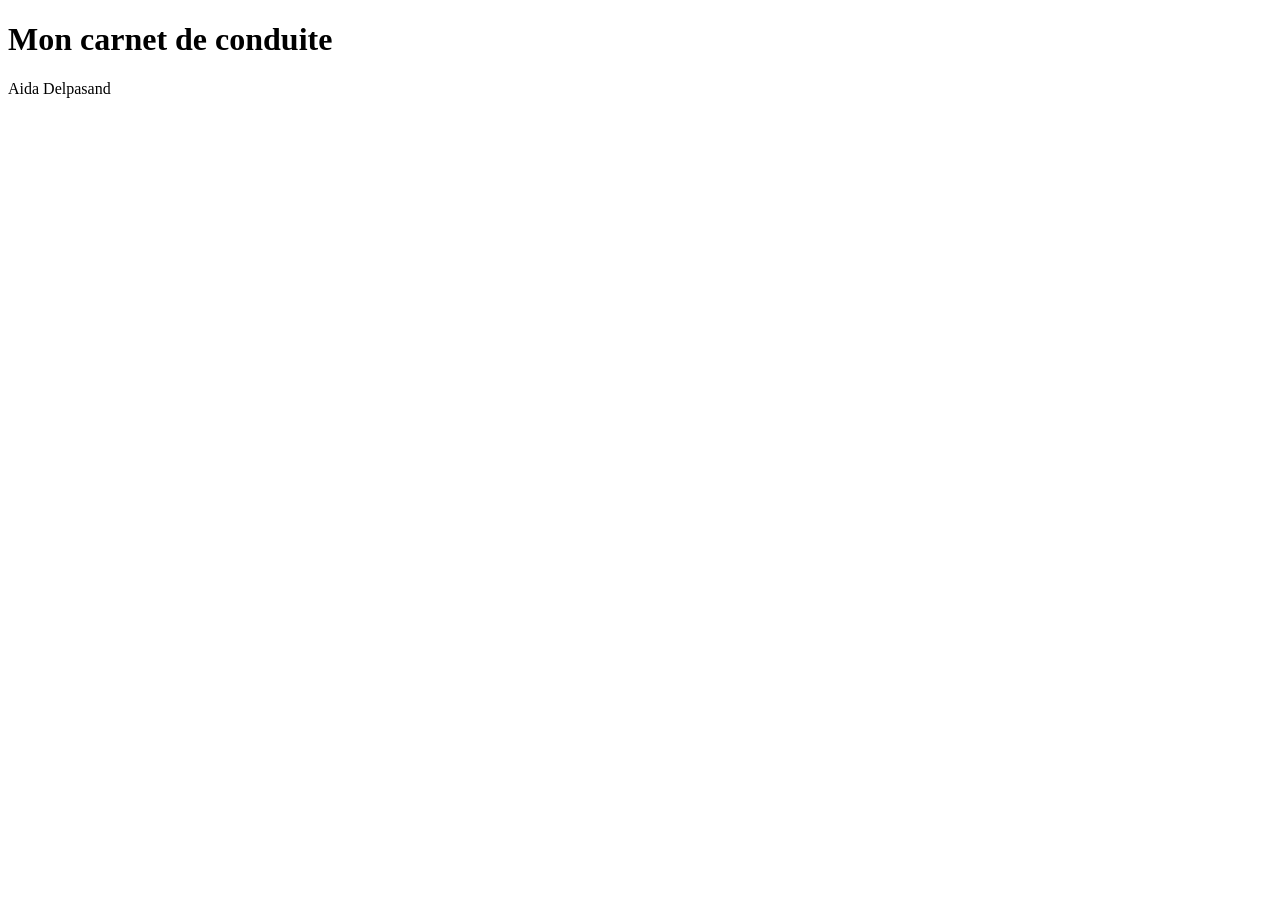
==== index.html @ dece69f7 "Create index.html" ====
<!DOCTYPE html>
<html lang="fr">
<head>
<meta charset="UTF-8">
<meta name="viewport" content="width=device-width, initial-scale=1.0">
<title>Mon carnet de conduite</title>
<link rel="stylesheet" href="style.css">
</head>

<body>

<h1>Mon carnet de conduite</h1>

<p>Aida Delpasand</p>

</body>
</html>
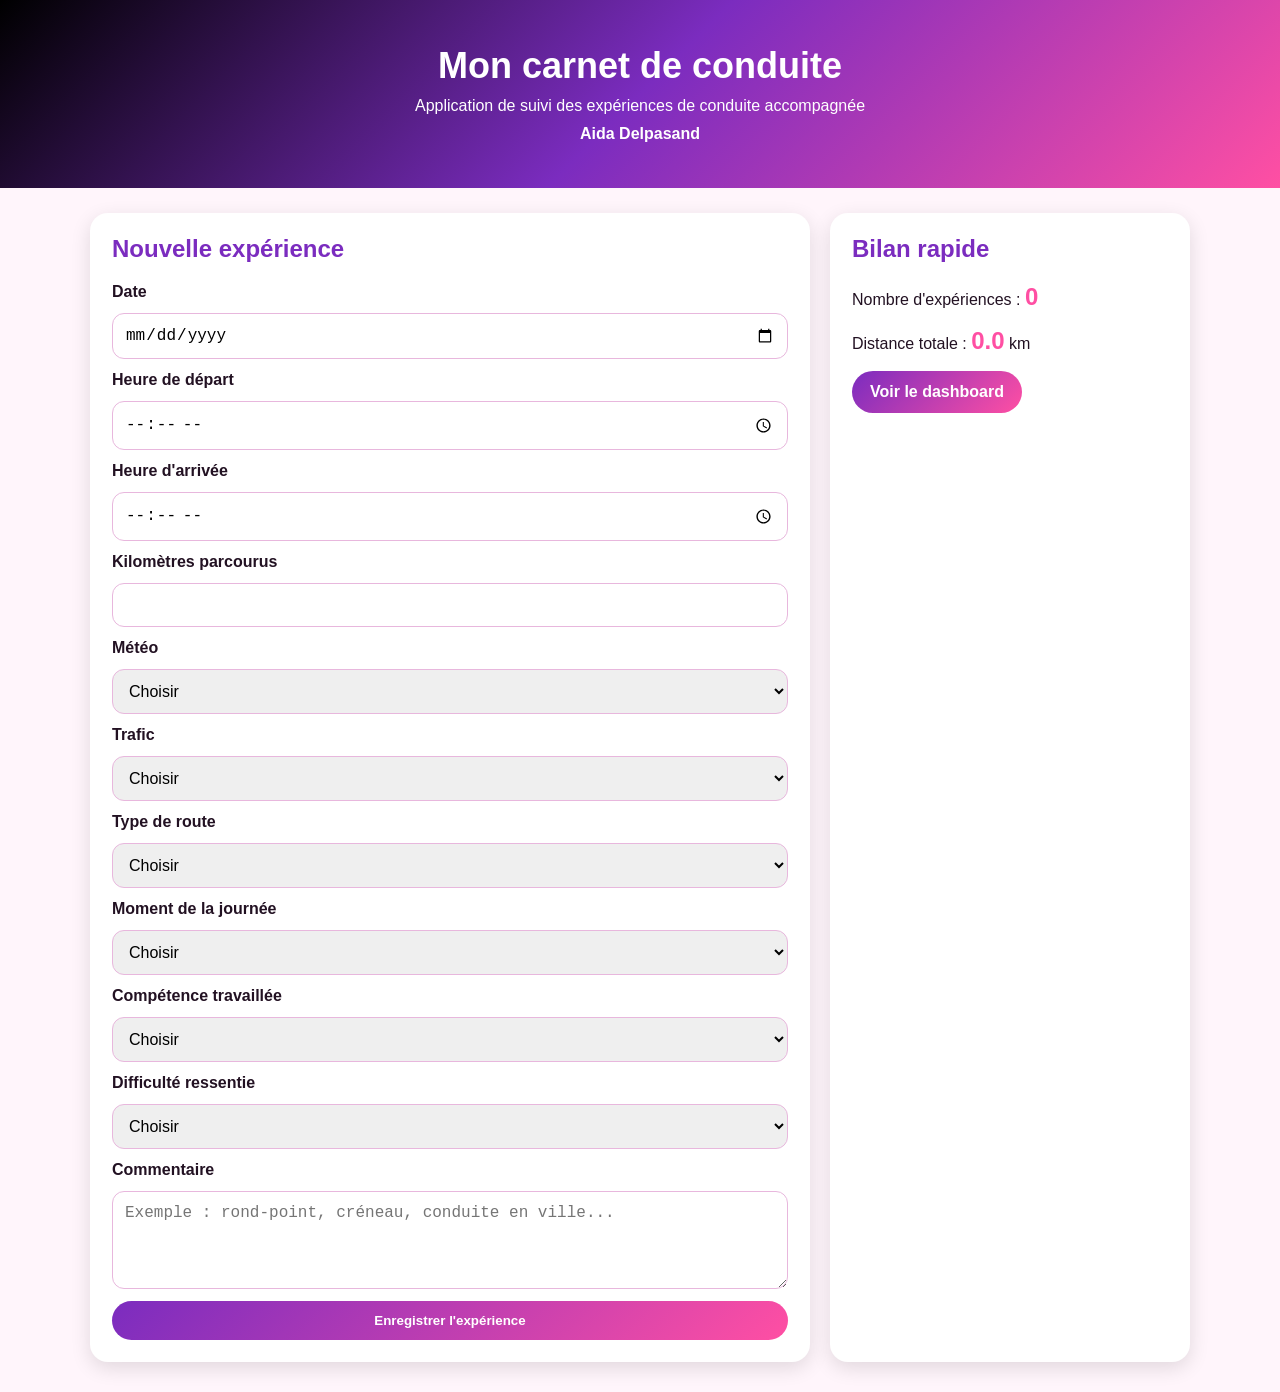
==== commit 8d03e7fb: "Update index.html" ====
--- a/index.html
+++ b/index.html
@@ -1,17 +1,115 @@
 <!DOCTYPE html>
 <html lang="fr">
+
 <head>
-<meta charset="UTF-8">
-<meta name="viewport" content="width=device-width, initial-scale=1.0">
-<title>Mon carnet de conduite</title>
-<link rel="stylesheet" href="style.css">
+    <meta charset="UTF-8">
+    <meta name="viewport" content="width=device-width, initial-scale=1.0">
+    <title>Mon carnet de conduite</title>
+
+    <link rel="stylesheet" href="style.css">
+
+    <script src="donnees.js" defer></script>
+    <script src="script.js" defer></script>
 </head>
 
 <body>
 
-<h1>Mon carnet de conduite</h1>
+    <header class="hero">
+        <h1>Mon carnet de conduite</h1>
 
-<p>Aida Delpasand</p>
+        <p>
+            Application de suivi des expériences de conduite accompagnée
+        </p>
+
+        <p class="student">
+            Aida Delpasand
+        </p>
+    </header>
+
+    <main class="container">
+
+        <section class="card">
+
+            <h2>Nouvelle expérience</h2>
+
+            <form id="formConduite">
+
+                <label for="dateExperience">Date</label>
+                <input type="date" id="dateExperience" required>
+
+                <label for="heureDepart">Heure de départ</label>
+                <input type="time" id="heureDepart" required>
+
+                <label for="heureArrivee">Heure d'arrivée</label>
+                <input type="time" id="heureArrivee" required>
+
+                <label for="kilometres">Kilomètres parcourus</label>
+                <input type="number" id="kilometres" min="0.1" step="0.1" required>
+
+                <label for="idMeteo">Météo</label>
+                <select id="idMeteo" required>
+                    <option value="">Choisir</option>
+                </select>
+
+                <label for="idTrafic">Trafic</label>
+                <select id="idTrafic" required>
+                    <option value="">Choisir</option>
+                </select>
+
+                <label for="idRoute">Type de route</label>
+                <select id="idRoute" required>
+                    <option value="">Choisir</option>
+                </select>
+
+                <label for="idMoment">Moment de la journée</label>
+                <select id="idMoment" required>
+                    <option value="">Choisir</option>
+                </select>
+
+                <label for="idCompetence">Compétence travaillée</label>
+                <select id="idCompetence" required>
+                    <option value="">Choisir</option>
+                </select>
+
+                <label for="idDifficulte">Difficulté ressentie</label>
+                <select id="idDifficulte" required>
+                    <option value="">Choisir</option>
+                </select>
+
+                <label for="commentaire">Commentaire</label>
+                <textarea id="commentaire" rows="4" placeholder="Exemple : rond-point, créneau, conduite en ville..."></textarea>
+
+                <button type="button" id="btnEnregistrer">
+                    Enregistrer l'expérience
+                </button>
+
+            </form>
+
+        </section>
+
+        <section class="card">
+
+            <h2>Bilan rapide</h2>
+
+            <p>
+                Nombre d'expériences :
+                <span id="nombreExperiences">0</span>
+            </p>
+
+            <p>
+                Distance totale :
+                <span id="distanceTotale">0</span>
+                km
+            </p>
+
+            <a href="dashboard.html">
+                Voir le dashboard
+            </a>
+
+        </section>
+
+    </main>
 
 </body>
+
 </html>
--- a/style.css
+++ b/style.css
@@ -0,0 +1,191 @@
+* {
+    box-sizing: border-box;
+}
+
+body {
+    margin: 0;
+    font-family: Arial, Helvetica, sans-serif;
+    background: #fff5fb;
+    color: #221122;
+}
+
+.hero {
+    background: linear-gradient(135deg, #000000, #7b2cbf, #ff4fa3);
+    color: white;
+    text-align: center;
+    padding: 45px 20px;
+}
+
+.hero h1 {
+    margin: 0;
+    font-size: 36px;
+}
+
+.hero p {
+    margin: 10px 0 0;
+}
+
+.student {
+    font-weight: bold;
+}
+
+.container {
+    width: 92%;
+    max-width: 1100px;
+    margin: 25px auto;
+    display: grid;
+    grid-template-columns: 2fr 1fr;
+    gap: 20px;
+}
+
+.card {
+    background: white;
+    padding: 22px;
+    border-radius: 18px;
+    box-shadow: 0 6px 20px rgba(0, 0, 0, 0.12);
+}
+
+.card h2 {
+    color: #7b2cbf;
+    margin-top: 0;
+}
+
+form {
+    display: grid;
+    gap: 12px;
+}
+
+label {
+    font-weight: bold;
+}
+
+input,
+select,
+textarea {
+    width: 100%;
+    padding: 12px;
+    border: 1px solid #e8b7dd;
+    border-radius: 12px;
+    font-size: 16px;
+}
+
+input:focus,
+select:focus,
+textarea:focus {
+    outline: 3px solid #ffd1ec;
+    border-color: #ff4fa3;
+}
+
+button,
+a {
+    display: inline-block;
+    background: linear-gradient(135deg, #7b2cbf, #ff4fa3);
+    color: white;
+    padding: 12px 18px;
+    border: none;
+    border-radius: 25px;
+    text-decoration: none;
+    font-weight: bold;
+    cursor: pointer;
+    text-align: center;
+}
+
+button:hover,
+a:hover {
+    opacity: 0.9;
+}
+
+#nombreExperiences,
+#distanceTotale,
+#dashNombre,
+#dashDistance,
+#dashMoyenne {
+    color: #ff4fa3;
+    font-weight: bold;
+    font-size: 24px;
+}
+
+.dashboard {
+    grid-template-columns: 1fr 1fr;
+}
+
+.full {
+    grid-column: 1 / -1;
+}
+
+.stats-grid {
+    display: grid;
+    grid-template-columns: repeat(3, 1fr);
+    gap: 15px;
+}
+
+.stat-box {
+    background: #fff0fa;
+    border: 1px solid #f3b6e0;
+    padding: 18px;
+    border-radius: 15px;
+    text-align: center;
+}
+
+.stats-list p {
+    background: #fff0fa;
+    border: 1px solid #f3b6e0;
+    padding: 12px;
+    border-radius: 12px;
+}
+
+.table-wrapper {
+    overflow-x: auto;
+}
+
+table {
+    width: 100%;
+    min-width: 1000px;
+    border-collapse: collapse;
+}
+
+th,
+td {
+    padding: 10px;
+    border-bottom: 1px solid #f3b6e0;
+    text-align: left;
+}
+
+th {
+    background: #221122;
+    color: white;
+}
+
+canvas {
+    width: 100%;
+    max-width: 100%;
+    border: 1px solid #f3b6e0;
+    border-radius: 15px;
+    background: white;
+}
+
+.danger {
+    background: #111111;
+    margin-top: 15px;
+}
+
+footer {
+    text-align: center;
+    padding: 20px;
+    color: #555;
+}
+
+@media (max-width: 800px) {
+    .container,
+    .dashboard {
+        grid-template-columns: 1fr;
+    }
+
+    .stats-grid {
+        grid-template-columns: 1fr;
+    }
+
+    .hero h1 {
+        font-size: 28px;
+    }
+}
